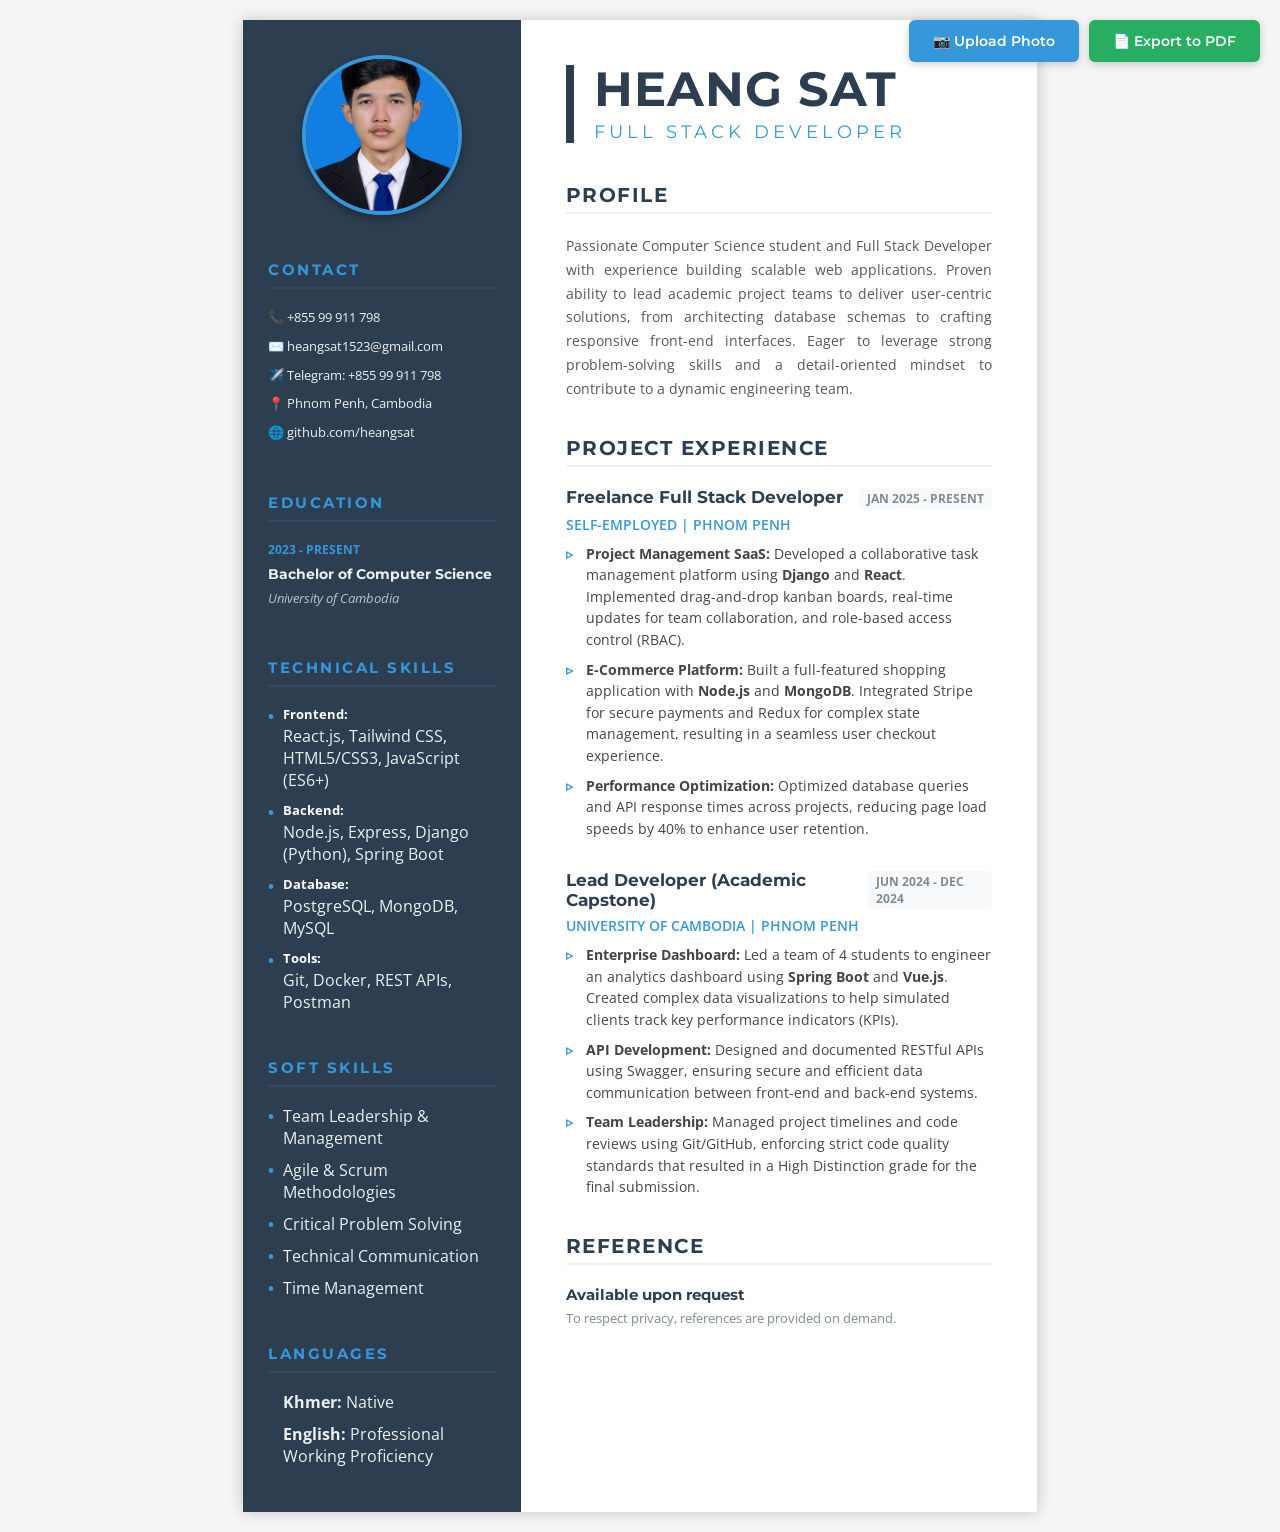
==== resume.html @ d2d9dd28 "fix need" ====
<!doctype html>
<html lang="en">
    <head>
        <meta charset="UTF-8" />
        <meta name="viewport" content="width=device-width, initial-scale=1.0" />
        <title>Heang Sat - Resume</title>
        <!-- Importing modern fonts -->
        <link
            href="https://fonts.googleapis.com/css2?family=Montserrat:wght@400;700&family=Open+Sans:wght@400;600&display=swap"
            rel="stylesheet"
        />
        <style>
            * {
                box-sizing: border-box;
                margin: 0;
                padding: 0;
            }

            body {
                background-color: #f5f5f5;
                display: flex;
                justify-content: center;
                padding: 20px;
                font-family: "Open Sans", sans-serif;
            }

            .resume-container {
                width: 210mm; /* A4 width */
                min-height: 297mm; /* A4 height */
                background-color: white;
                box-shadow: 0 0 15px rgba(0, 0, 0, 0.2);
                display: flex;
            }

            /* Sidebar Styles */
            .sidebar {
                width: 35%;
                background-color: #2c3e50; /* Deep blue-gray for better contrast */
                color: #ecf0f1;
                padding: 35px 25px;
                display: flex;
                flex-direction: column;
                gap: 35px;
            }

            .profile-image-container {
                width: 160px;
                height: 160px;
                border-radius: 50%;
                overflow: hidden;
                margin: 0 auto 10px;
                border: 4px solid #3498db;
                box-shadow: 0 4px 8px rgba(0, 0, 0, 0.3);
            }

            .profile-image-container img {
                width: 100%;
                height: 100%;
                object-fit: cover;
            }

            /* Modern Sidebar Typography */
            .sidebar-section h3 {
                font-family: "Montserrat", sans-serif;
                color: #3498db; /* Bright blue accent */
                font-size: 15px;
                letter-spacing: 2.5px;
                margin-bottom: 18px;
                border-bottom: 2px solid #34495e;
                padding-bottom: 8px;
                text-transform: uppercase;
                font-weight: 700;
            }

            .contact-item,
            .education-item,
            .skill-item,
            .language-item {
                margin-bottom: 15px;
                font-size: 13px;
                line-height: 1.6;
                font-family: "Open Sans", sans-serif;
            }

            .contact-item span {
                display: block;
                margin-bottom: 8px;
                word-break: break-all;
            }

            .education-date {
                font-weight: bold;
                display: block;
                margin-bottom: 4px;
                color: #3498db;
                font-size: 12px;
            }

            .education-degree {
                font-weight: 700;
                font-size: 14px;
                margin-bottom: 2px;
                font-family: "Montserrat", sans-serif;
            }

            .education-school {
                font-style: italic;
                color: #bdc3c7;
                font-size: 13px;
            }

            .skill-list,
            .language-list {
                list-style: none;
            }

            .skill-list li,
            .language-list li {
                margin-bottom: 10px;
                padding-left: 15px;
                position: relative;
            }

            .skill-list li::before {
                content: "•";
                color: #3498db;
                position: absolute;
                left: 0;
                font-weight: bold;
            }

            .skill-list strong {
                display: block;
                color: #fff;
                margin-bottom: 2px;
                font-size: 13px;
            }

            /* Main Content Styles */
            .main-content {
                width: 65%;
                padding: 45px;
                color: #333;
                background-color: #fff;
            }

            .header {
                margin-bottom: 40px;
                border-left: 8px solid #2c3e50;
                padding-left: 20px;
            }

            .header h1 {
                font-family: "Montserrat", sans-serif;
                font-size: 48px;
                color: #2c3e50;
                text-transform: uppercase;
                letter-spacing: 1px;
                font-weight: 700;
                line-height: 1;
                margin-bottom: 8px;
            }

            .header h2 {
                font-family: "Montserrat", sans-serif;
                font-size: 18px;
                color: #3498db;
                letter-spacing: 4px;
                text-transform: uppercase;
                font-weight: 400;
            }

            .main-section {
                margin-bottom: 35px;
            }

            .main-section h3 {
                font-family: "Montserrat", sans-serif;
                color: #2c3e50;
                font-size: 20px;
                letter-spacing: 1.5px;
                margin-bottom: 20px;
                text-transform: uppercase;
                font-weight: 700;
                border-bottom: 2px solid #f0f0f0;
                padding-bottom: 5px;
            }

            .profile-text {
                font-size: 14px;
                line-height: 1.7;
                color: #555;
                text-align: justify;
            }

            .experience-item {
                margin-bottom: 30px;
            }

            .exp-header {
                display: flex;
                justify-content: space-between;
                align-items: baseline;
                margin-bottom: 6px;
            }

            .exp-title {
                font-family: "Montserrat", sans-serif;
                font-weight: 700;
                font-size: 17px;
                color: #2c3e50;
            }

            .exp-date {
                font-size: 12px;
                color: #7f8c8d;
                font-weight: 700;
                background: #f8f9fa;
                padding: 2px 8px;
                border-radius: 4px;
            }

            .exp-company {
                font-weight: 600;
                color: #3498db;
                margin-bottom: 10px;
                font-size: 14px;
                display: block;
                text-transform: uppercase;
            }

            .exp-list {
                list-style-type: none;
            }

            .exp-list li {
                font-size: 13.5px;
                line-height: 1.6;
                margin-bottom: 8px;
                color: #444;
                padding-left: 20px;
                position: relative;
            }

            .exp-list li::before {
                content: "▹";
                color: #3498db;
                position: absolute;
                left: 0;
                font-weight: bold;
            }

            .reference-section {
                display: flex;
                gap: 30px;
            }

            .ref-item h4 {
                font-family: "Montserrat", sans-serif;
                font-size: 15px;
                margin-bottom: 5px;
                color: #2c3e50;
            }

            .ref-item p {
                font-size: 13px;
                color: #7f8c8d;
            }

            /* Control Buttons */
            .control-buttons {
                position: fixed;
                top: 20px;
                right: 20px;
                display: flex;
                gap: 10px;
                z-index: 1000;
            }

            .btn {
                padding: 12px 24px;
                border: none;
                border-radius: 6px;
                font-family: "Montserrat", sans-serif;
                font-size: 14px;
                font-weight: 600;
                cursor: pointer;
                transition: all 0.3s ease;
                box-shadow: 0 2px 8px rgba(0, 0, 0, 0.2);
            }

            .btn-upload {
                background-color: #3498db;
                color: white;
            }

            .btn-upload:hover {
                background-color: #2980b9;
                transform: translateY(-2px);
                box-shadow: 0 4px 12px rgba(52, 152, 219, 0.4);
            }

            .btn-export {
                background-color: #27ae60;
                color: white;
            }

            .btn-export:hover {
                background-color: #229954;
                transform: translateY(-2px);
                box-shadow: 0 4px 12px rgba(39, 174, 96, 0.4);
            }

            #profileImageInput {
                display: none;
            }

            @media print {
                @page {
                    margin: 0;
                    size: A4;
                }

                body {
                    background-color: white;
                    padding: 0;
                    margin: 0;
                }
                .resume-container {
                    box-shadow: none;
                    width: 100%;
                    margin: 0;
                }
                .sidebar {
                    -webkit-print-color-adjust: exact;
                    print-color-adjust: exact;
                    background-color: #2c3e50 !important;
                }
                .control-buttons {
                    display: none !important;
                }
            }
        </style>
    </head>
    <body>
        <!-- Control Buttons -->
        <div class="control-buttons">
            <input type="file" id="profileImageInput" accept="image/*" />
            <button
                class="btn btn-upload"
                onclick="document.getElementById('profileImageInput').click()"
            >
                📷 Upload Photo
            </button>
            <button class="btn btn-export" onclick="exportToPDF()">
                📄 Export to PDF
            </button>
        </div>

        <div class="resume-container">
            <!-- Sidebar -->
            <div class="sidebar">
                <div class="profile-image-container">
                    <img src="image/heang-sat.jpg" alt="Heang Sat" />
                </div>

                <div class="sidebar-section">
                    <h3>Contact</h3>
                    <div class="contact-item">
                        <span>📞 +855 99 911 798</span>
                        <span>✉️ heangsat1523@gmail.com</span>
                        <span>✈️ Telegram: +855 99 911 798</span>
                        <span>📍 Phnom Penh, Cambodia</span>
                        <span>🌐 github.com/heangsat</span>
                    </div>
                </div>

                <div class="sidebar-section">
                    <h3>Education</h3>
                    <div class="education-item">
                        <span class="education-date">2023 - PRESENT</span>
                        <div class="education-degree">
                            Bachelor of Computer Science
                        </div>
                        <div class="education-school">
                            University of Cambodia
                        </div>
                    </div>
                </div>

                <div class="sidebar-section">
                    <h3>Technical Skills</h3>
                    <ul class="skill-list">
                        <li>
                            <strong>Frontend:</strong> React.js, Tailwind CSS,
                            HTML5/CSS3, JavaScript (ES6+)
                        </li>
                        <li>
                            <strong>Backend:</strong> Node.js, Express, Django
                            (Python), Spring Boot
                        </li>
                        <li>
                            <strong>Database:</strong> PostgreSQL, MongoDB,
                            MySQL
                        </li>
                        <li>
                            <strong>Tools:</strong> Git, Docker, REST APIs,
                            Postman
                        </li>
                    </ul>
                </div>

                <div class="sidebar-section">
                    <h3>Soft Skills</h3>
                    <ul class="skill-list">
                        <li>Team Leadership & Management</li>
                        <li>Agile & Scrum Methodologies</li>
                        <li>Critical Problem Solving</li>
                        <li>Technical Communication</li>
                        <li>Time Management</li>
                    </ul>
                </div>

                <div class="sidebar-section">
                    <h3>Languages</h3>
                    <ul class="language-list">
                        <li><strong>Khmer:</strong> Native</li>
                        <li>
                            <strong>English:</strong> Professional Working
                            Proficiency
                        </li>
                    </ul>
                </div>
            </div>

            <!-- Main Content -->
            <div class="main-content">
                <div class="header">
                    <h1>HEANG SAT</h1>
                    <h2>Full Stack Developer</h2>
                </div>

                <div class="main-section">
                    <h3>Profile</h3>
                    <p class="profile-text">
                        Passionate Computer Science student and Full Stack
                        Developer with experience building scalable web
                        applications. Proven ability to lead academic project
                        teams to deliver user-centric solutions, from
                        architecting database schemas to crafting responsive
                        front-end interfaces. Eager to leverage strong
                        problem-solving skills and a detail-oriented mindset to
                        contribute to a dynamic engineering team.
                    </p>
                </div>

                <div class="main-section">
                    <h3>Project Experience</h3>

                    <div class="experience-item">
                        <div class="exp-header">
                            <span class="exp-title"
                                >Freelance Full Stack Developer</span
                            >
                            <span class="exp-date">JAN 2025 - PRESENT</span>
                        </div>
                        <span class="exp-company"
                            >Self-Employed | Phnom Penh</span
                        >
                        <ul class="exp-list">
                            <li>
                                <strong>Project Management SaaS:</strong>
                                Developed a collaborative task management
                                platform using <strong>Django</strong> and
                                <strong>React</strong>. Implemented
                                drag-and-drop kanban boards, real-time updates
                                for team collaboration, and role-based access
                                control (RBAC).
                            </li>
                            <li>
                                <strong>E-Commerce Platform:</strong> Built a
                                full-featured shopping application with
                                <strong>Node.js</strong> and
                                <strong>MongoDB</strong>. Integrated Stripe for
                                secure payments and Redux for complex state
                                management, resulting in a seamless user
                                checkout experience.
                            </li>
                            <li>
                                <strong>Performance Optimization:</strong>
                                Optimized database queries and API response
                                times across projects, reducing page load speeds
                                by 40% to enhance user retention.
                            </li>
                        </ul>
                    </div>

                    <div class="experience-item">
                        <div class="exp-header">
                            <span class="exp-title"
                                >Lead Developer (Academic Capstone)</span
                            >
                            <span class="exp-date">JUN 2024 - DEC 2024</span>
                        </div>
                        <span class="exp-company"
                            >University of Cambodia | Phnom Penh</span
                        >
                        <ul class="exp-list">
                            <li>
                                <strong>Enterprise Dashboard:</strong> Led a
                                team of 4 students to engineer an analytics
                                dashboard using <strong>Spring Boot</strong> and
                                <strong>Vue.js</strong>. Created complex data
                                visualizations to help simulated clients track
                                key performance indicators (KPIs).
                            </li>
                            <li>
                                <strong>API Development:</strong> Designed and
                                documented RESTful APIs using Swagger, ensuring
                                secure and efficient data communication between
                                front-end and back-end systems.
                            </li>
                            <li>
                                <strong>Team Leadership:</strong> Managed
                                project timelines and code reviews using
                                Git/GitHub, enforcing strict code quality
                                standards that resulted in a High Distinction
                                grade for the final submission.
                            </li>
                        </ul>
                    </div>
                </div>

                <div class="main-section">
                    <h3>Reference</h3>
                    <div class="reference-section">
                        <div class="ref-item">
                            <h4>Available upon request</h4>
                            <p>
                                To respect privacy, references are provided on
                                demand.
                            </p>
                        </div>
                    </div>
                </div>
            </div>
        </div>

        <script>
            // Handle profile image upload
            document
                .getElementById("profileImageInput")
                .addEventListener("change", function (event) {
                    const file = event.target.files[0];
                    if (file && file.type.startsWith("image/")) {
                        const reader = new FileReader();

                        reader.onload = function (e) {
                            const imgElement = document.querySelector(
                                ".profile-image-container img",
                            );
                            imgElement.src = e.target.result;

                            // Save to localStorage so it persists on page reload
                            localStorage.setItem(
                                "resumeProfileImage",
                                e.target.result,
                            );
                        };

                        reader.readAsDataURL(file);
                    } else {
                        alert("Please select a valid image file.");
                    }
                });

            // Load saved profile image from localStorage on page load
            window.addEventListener("DOMContentLoaded", function () {
                const savedImage = localStorage.getItem("resumeProfileImage");
                if (savedImage) {
                    const imgElement = document.querySelector(
                        ".profile-image-container img",
                    );
                    imgElement.src = savedImage;
                }
            });

            // Export to PDF function
            function exportToPDF() {
                window.print();
            }
        </script>
    </body>
</html>
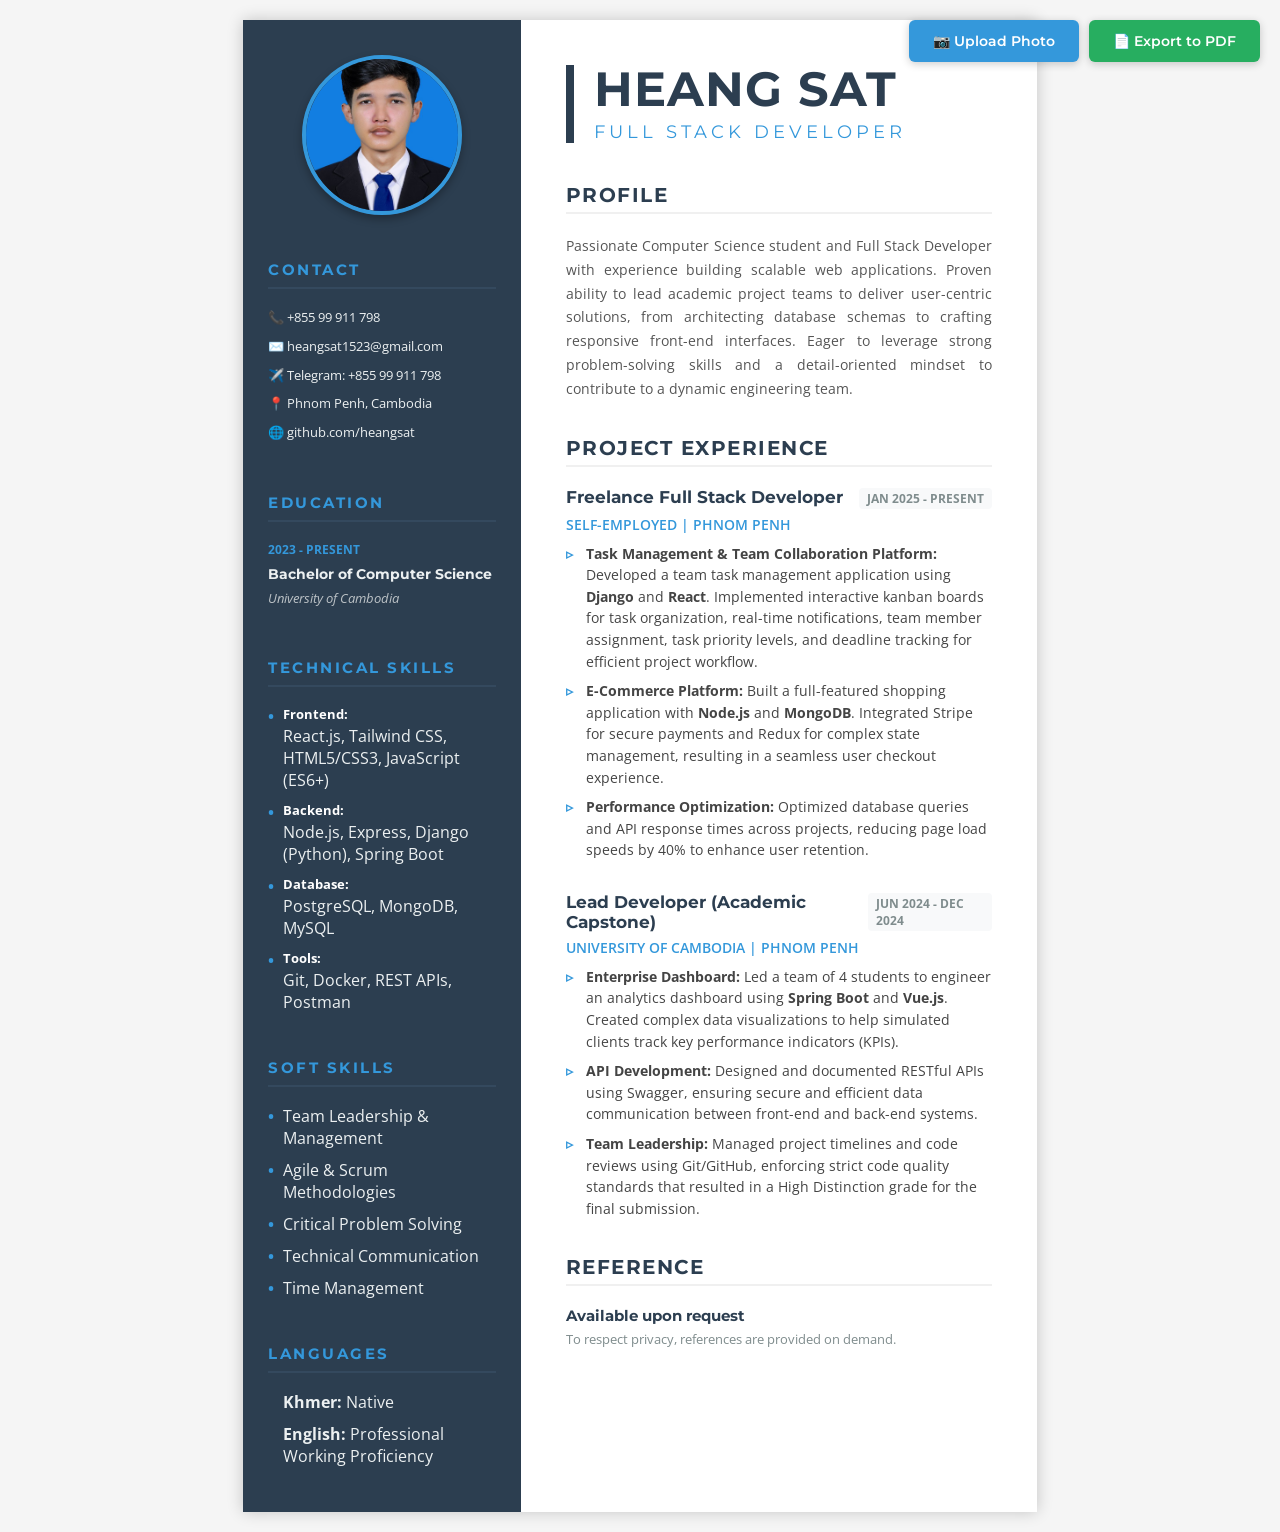
==== commit 64162195: "fix" ====
--- a/resume.html
+++ b/resume.html
@@ -469,13 +469,17 @@
                         >
                         <ul class="exp-list">
                             <li>
-                                <strong>Project Management SaaS:</strong>
-                                Developed a collaborative task management
-                                platform using <strong>Django</strong> and
-                                <strong>React</strong>. Implemented
-                                drag-and-drop kanban boards, real-time updates
-                                for team collaboration, and role-based access
-                                control (RBAC).
+                                <strong
+                                    >Task Management & Team Collaboration
+                                    Platform:</strong
+                                >
+                                Developed a team task management application
+                                using <strong>Django</strong> and
+                                <strong>React</strong>. Implemented interactive
+                                kanban boards for task organization, real-time
+                                notifications, team member assignment, task
+                                priority levels, and deadline tracking for
+                                efficient project workflow.
                             </li>
                             <li>
                                 <strong>E-Commerce Platform:</strong> Built a
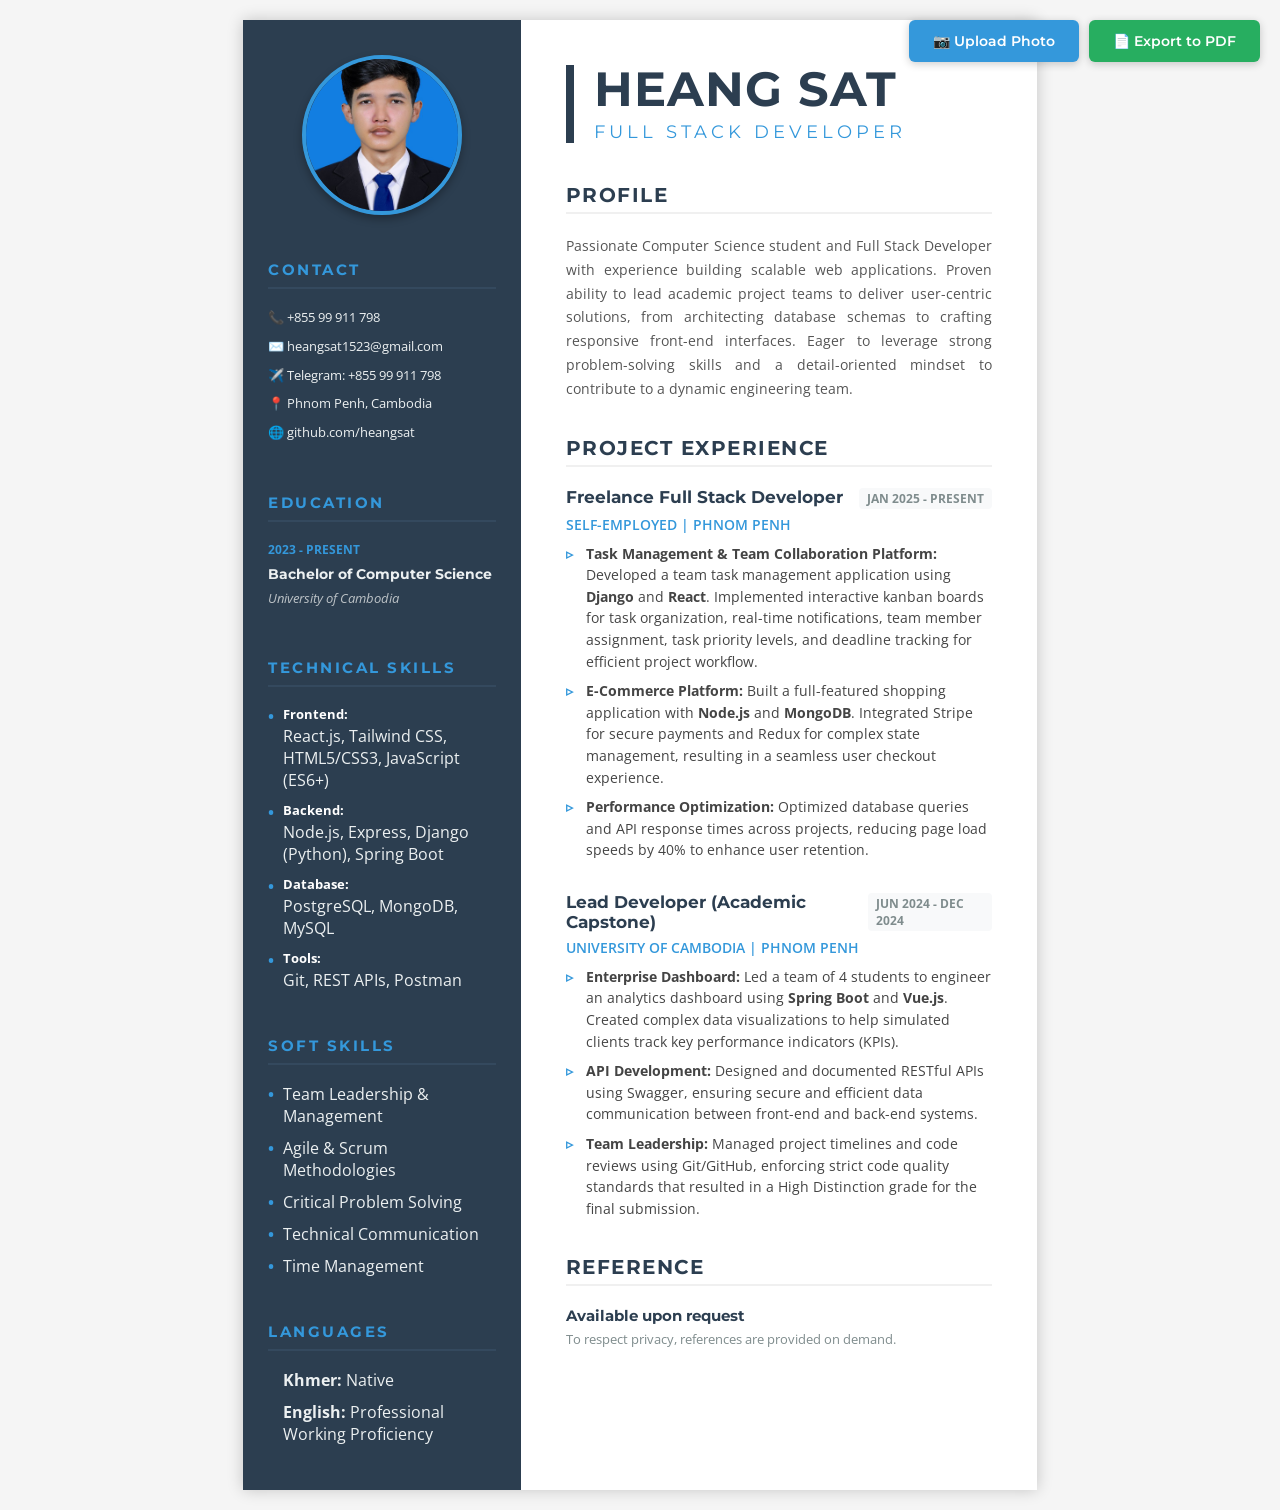
==== commit ceb86c83: "fix" ====
--- a/resume.html
+++ b/resume.html
@@ -403,10 +403,7 @@
                             <strong>Database:</strong> PostgreSQL, MongoDB,
                             MySQL
                         </li>
-                        <li>
-                            <strong>Tools:</strong> Git, Docker, REST APIs,
-                            Postman
-                        </li>
+                        <li><strong>Tools:</strong> Git, REST APIs, Postman</li>
                     </ul>
                 </div>
 
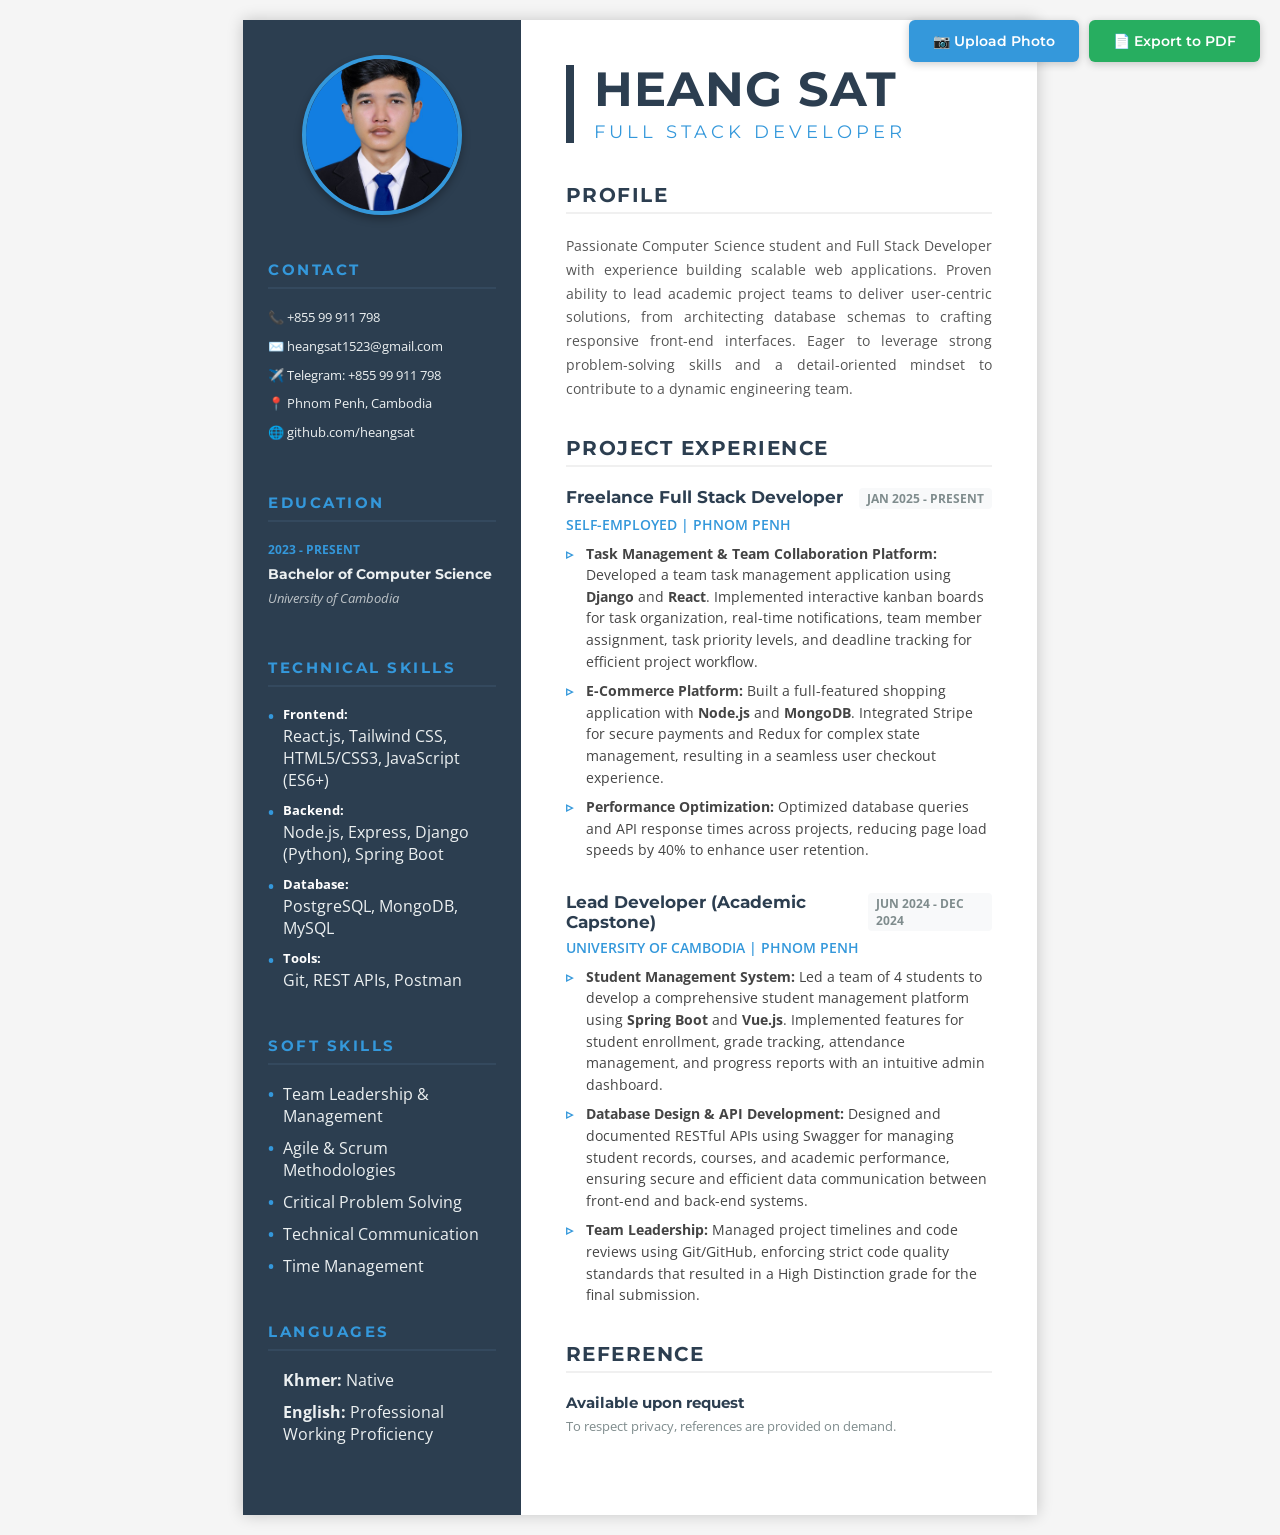
==== commit 9828d195: "fix" ====
--- a/resume.html
+++ b/resume.html
@@ -508,18 +508,24 @@
                         >
                         <ul class="exp-list">
                             <li>
-                                <strong>Enterprise Dashboard:</strong> Led a
-                                team of 4 students to engineer an analytics
-                                dashboard using <strong>Spring Boot</strong> and
-                                <strong>Vue.js</strong>. Created complex data
-                                visualizations to help simulated clients track
-                                key performance indicators (KPIs).
+                                <strong>Student Management System:</strong> Led
+                                a team of 4 students to develop a comprehensive
+                                student management platform using
+                                <strong>Spring Boot</strong> and
+                                <strong>Vue.js</strong>. Implemented features
+                                for student enrollment, grade tracking,
+                                attendance management, and progress reports with
+                                an intuitive admin dashboard.
                             </li>
                             <li>
-                                <strong>API Development:</strong> Designed and
-                                documented RESTful APIs using Swagger, ensuring
-                                secure and efficient data communication between
-                                front-end and back-end systems.
+                                <strong
+                                    >Database Design & API Development:</strong
+                                >
+                                Designed and documented RESTful APIs using
+                                Swagger for managing student records, courses,
+                                and academic performance, ensuring secure and
+                                efficient data communication between front-end
+                                and back-end systems.
                             </li>
                             <li>
                                 <strong>Team Leadership:</strong> Managed
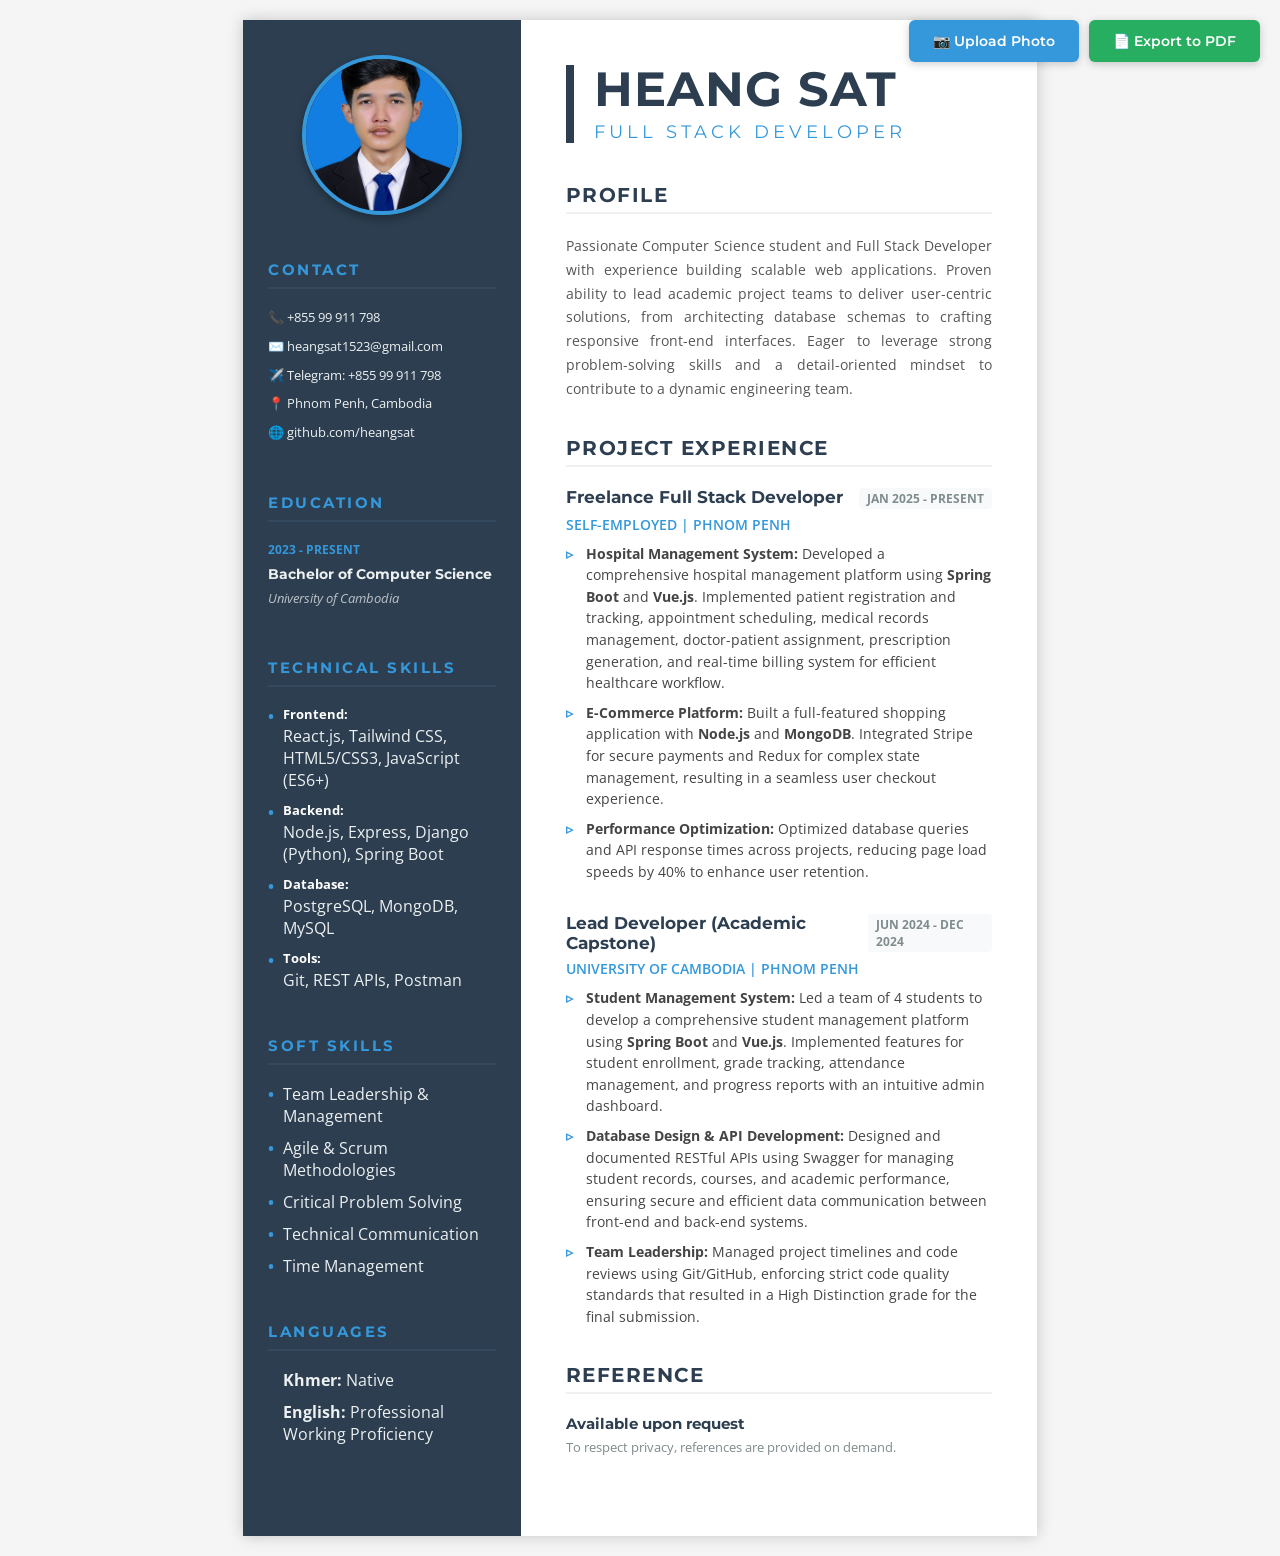
==== commit d48172b7: "update" ====
--- a/resume.html
+++ b/resume.html
@@ -466,17 +466,15 @@
                         >
                         <ul class="exp-list">
                             <li>
-                                <strong
-                                    >Task Management & Team Collaboration
-                                    Platform:</strong
-                                >
-                                Developed a team task management application
-                                using <strong>Django</strong> and
-                                <strong>React</strong>. Implemented interactive
-                                kanban boards for task organization, real-time
-                                notifications, team member assignment, task
-                                priority levels, and deadline tracking for
-                                efficient project workflow.
+                                <strong>Hospital Management System:</strong>
+                                Developed a comprehensive hospital management
+                                platform using <strong>Spring Boot</strong> and
+                                <strong>Vue.js</strong>. Implemented patient
+                                registration and tracking, appointment
+                                scheduling, medical records management,
+                                doctor-patient assignment, prescription
+                                generation, and real-time billing system for
+                                efficient healthcare workflow.
                             </li>
                             <li>
                                 <strong>E-Commerce Platform:</strong> Built a
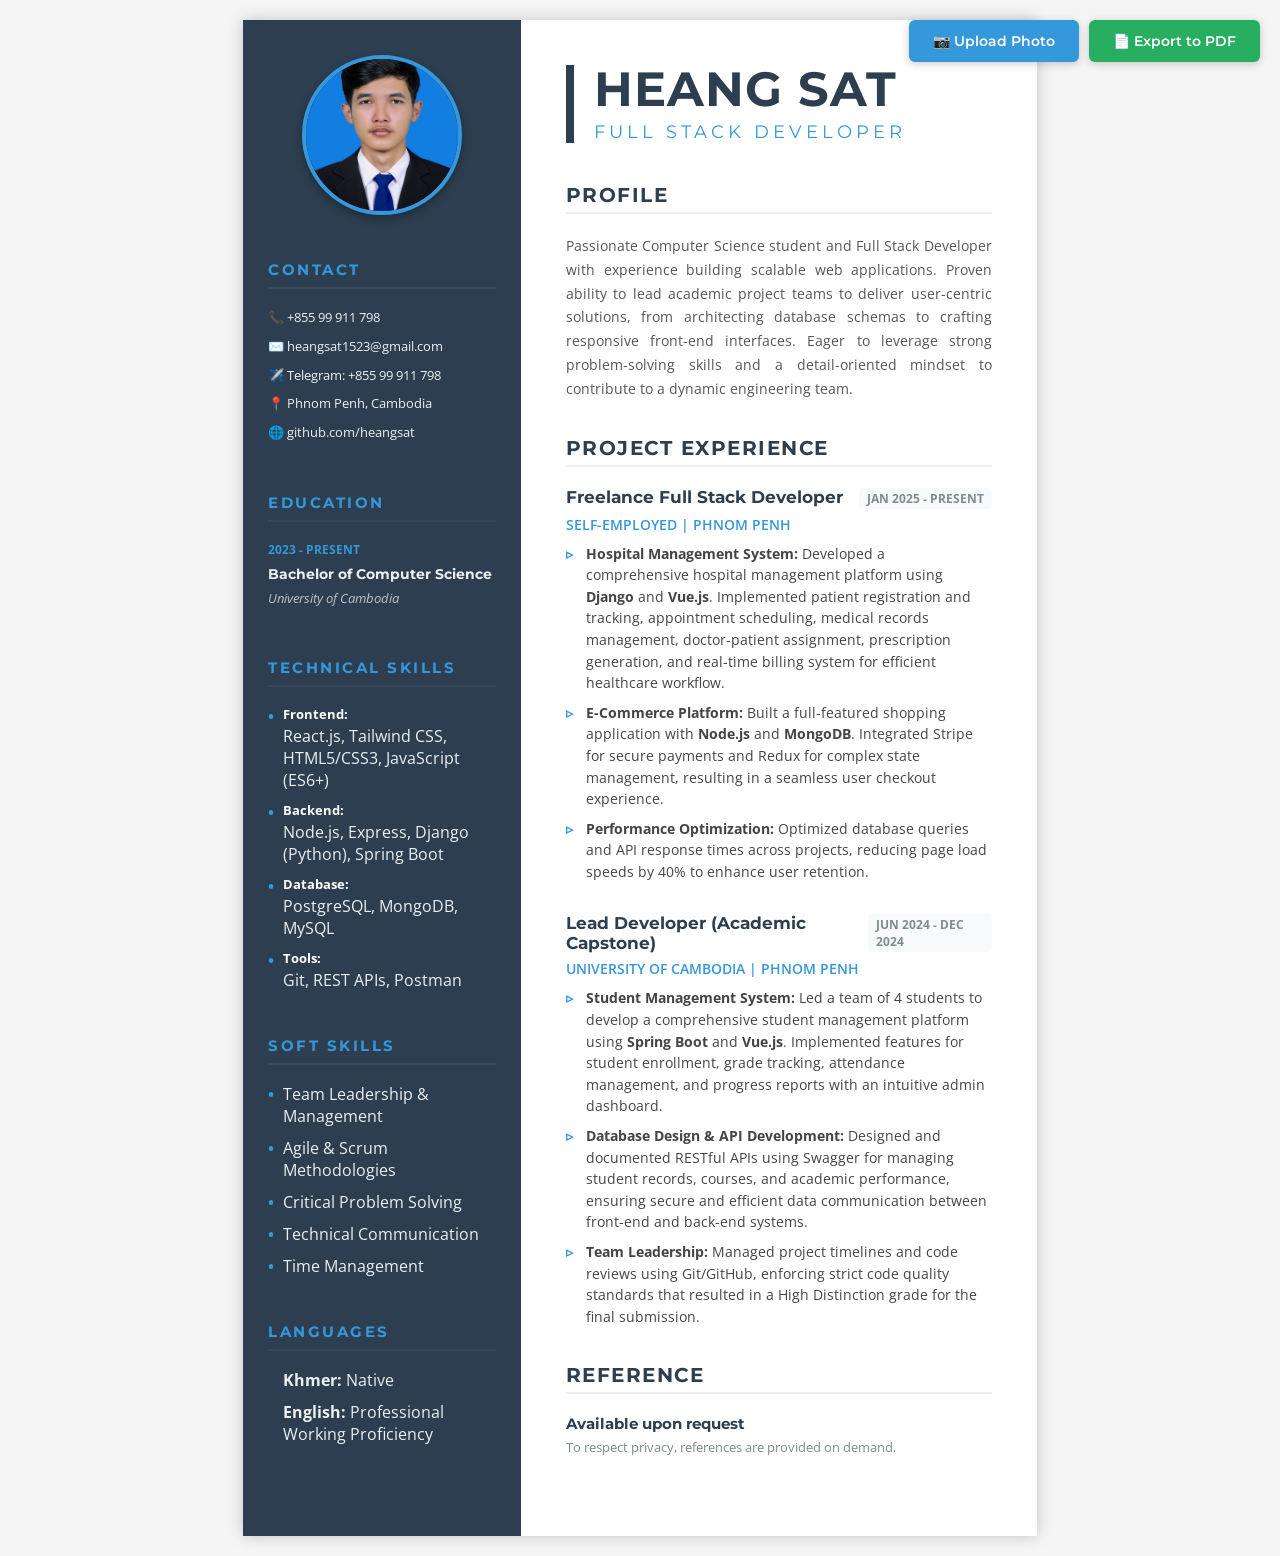
==== commit ff4b7361: "fix" ====
--- a/resume.html
+++ b/resume.html
@@ -468,7 +468,7 @@
                             <li>
                                 <strong>Hospital Management System:</strong>
                                 Developed a comprehensive hospital management
-                                platform using <strong>Spring Boot</strong> and
+                                platform using <strong>Django</strong> and
                                 <strong>Vue.js</strong>. Implemented patient
                                 registration and tracking, appointment
                                 scheduling, medical records management,
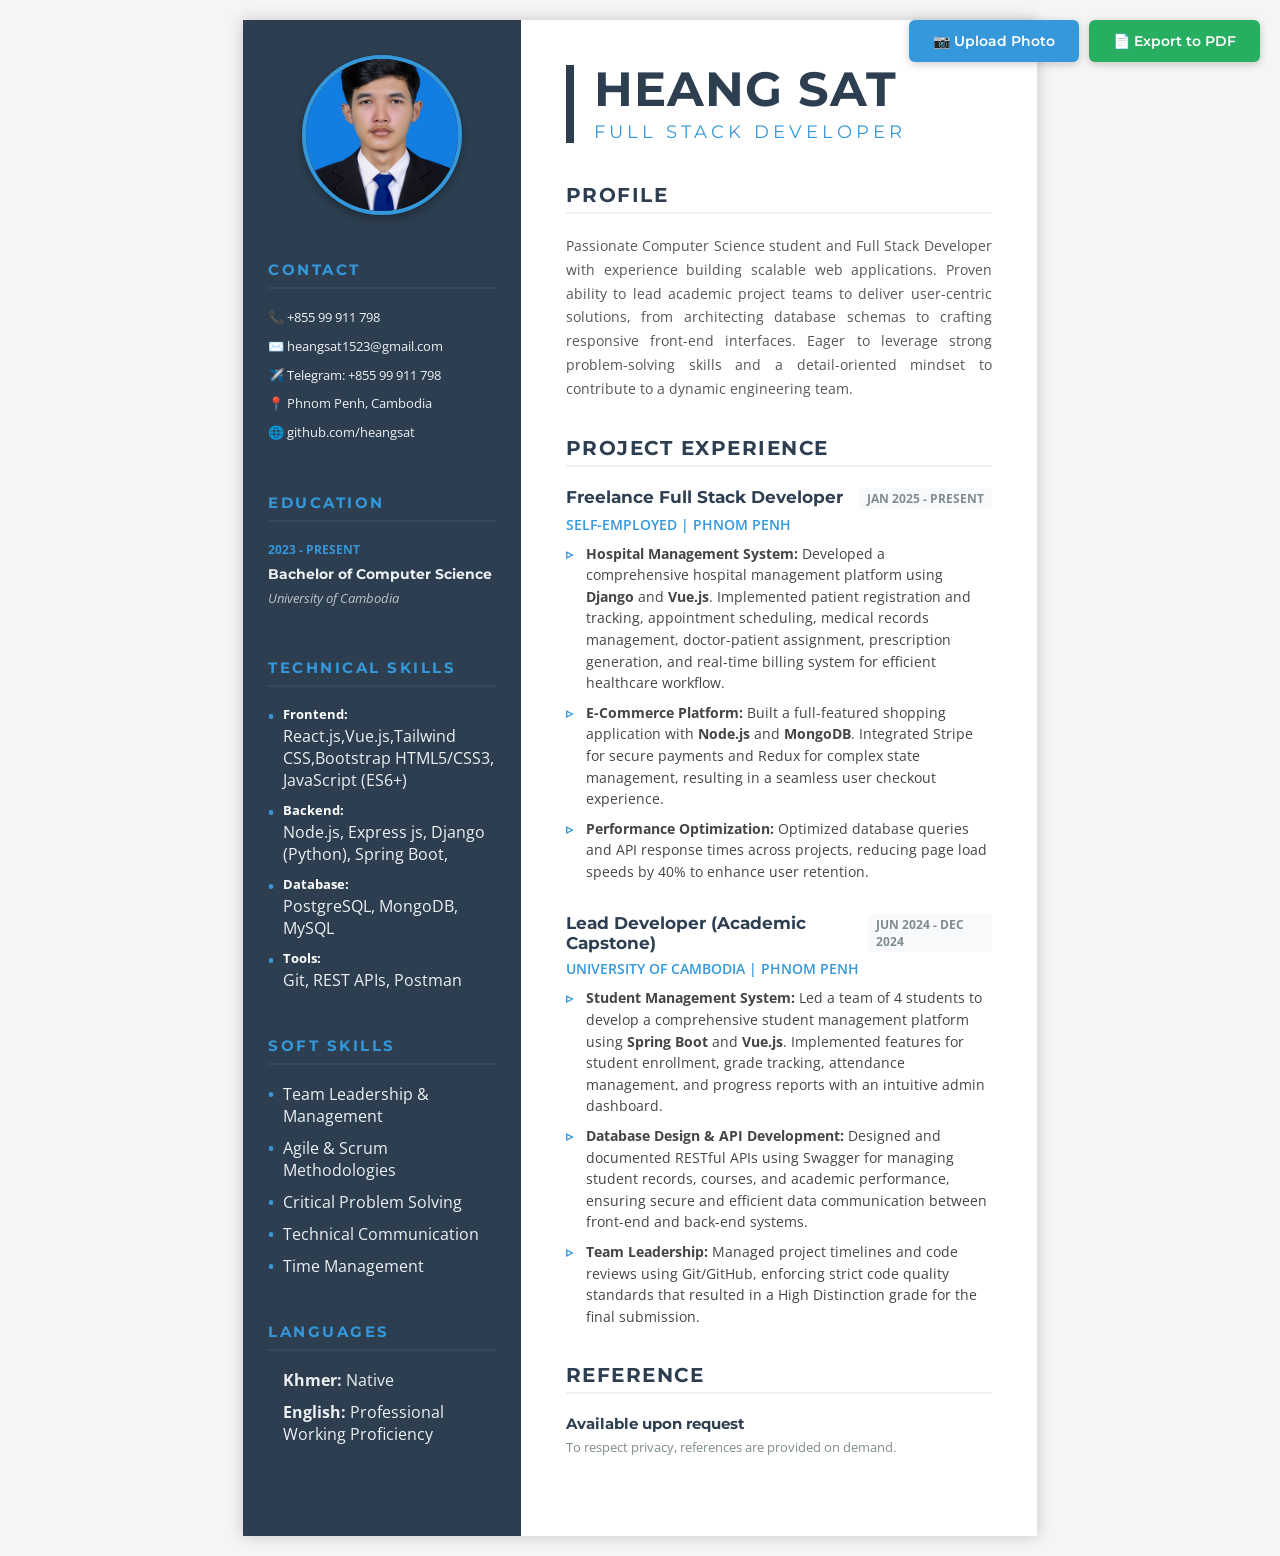
==== commit 13ffaf99: "fix" ====
--- a/resume.html
+++ b/resume.html
@@ -392,12 +392,12 @@
                     <h3>Technical Skills</h3>
                     <ul class="skill-list">
                         <li>
-                            <strong>Frontend:</strong> React.js, Tailwind CSS,
+                            <strong>Frontend:</strong> React.js,Vue.js,Tailwind CSS,Bootstrap
                             HTML5/CSS3, JavaScript (ES6+)
                         </li>
                         <li>
-                            <strong>Backend:</strong> Node.js, Express, Django
-                            (Python), Spring Boot
+                            <strong>Backend:</strong> Node.js, Express js, Django
+                            (Python), Spring Boot,
                         </li>
                         <li>
                             <strong>Database:</strong> PostgreSQL, MongoDB,
